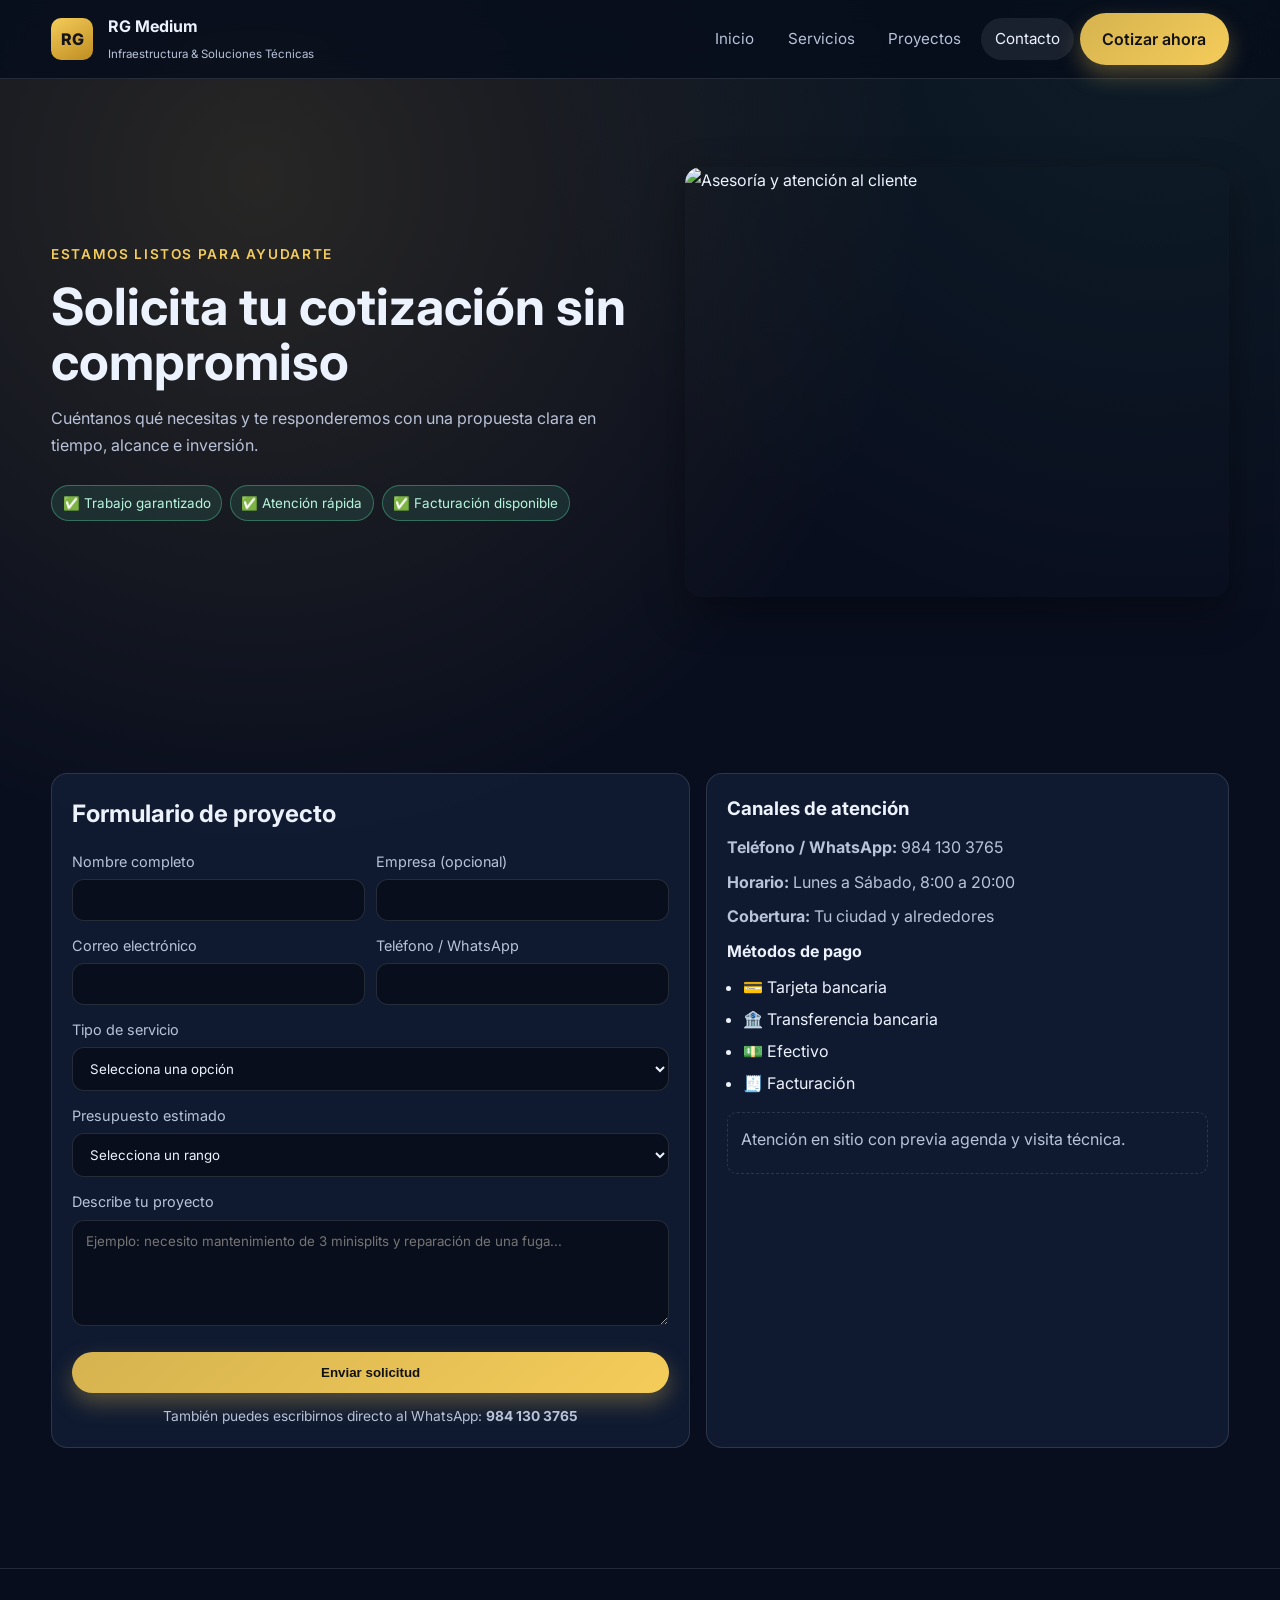
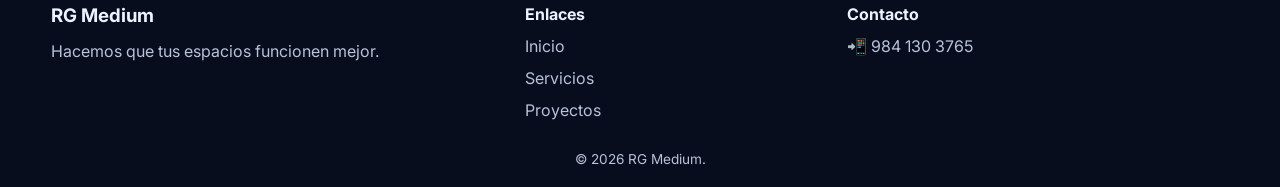
==== contacto.html @ c5f5fbcc "." ====
<!DOCTYPE html>
<html lang="es">

<head>
  <meta charset="UTF-8">
  <meta name="viewport" content="width=device-width, initial-scale=1.0">
  <title>Contacto | RG Medium</title>
  <meta name="description"
    content="Solicita tu cotización con RG Medium. Atención rápida, trabajo garantizado y múltiples métodos de pago.">
  <link rel="preconnect" href="https://fonts.googleapis.com">
  <link rel="preconnect" href="https://fonts.gstatic.com" crossorigin>
  <link href="https://fonts.googleapis.com/css2?family=Inter:wght@400;500;600;700;800&display=swap" rel="stylesheet">
  <link rel="stylesheet" href="styles.css">
</head>

<body data-page="contacto">
  <div class="scroll-progress" aria-hidden="true"></div>

  <header class="header">
    <div class="container header-content">
      <a href="index.html" class="brand">
        <span class="brand-mark">RG</span>
        <span>
          <strong>RG Medium</strong>
          <small>Infraestructura & Soluciones Técnicas</small>
        </span>
      </a>

      <button class="menu-toggle" type="button" aria-label="Abrir menú" aria-expanded="false" aria-controls="mainNav">
        <span></span><span></span><span></span>
      </button>

      <nav class="nav" id="mainNav">
        <a href="index.html" class="nav-link" data-page="inicio">Inicio</a>
        <a href="servicios.html" class="nav-link" data-page="servicios">Servicios</a>
        <a href="proyectos.html" class="nav-link" data-page="proyectos">Proyectos</a>
        <a href="contacto.html" class="nav-link" data-page="contacto">Contacto</a>
        <a href="#formulario" class="btn btn-primary nav-cta">Cotizar ahora</a>
      </nav>
    </div>
  </header>

  <main>
    <section class="page-hero section-pad">
      <div class="container split-page">
        <div>
          <p class="eyebrow reveal">Estamos listos para ayudarte</p>
          <h1 class="hero-title reveal">Solicita tu cotización sin compromiso</h1>
          <p class="hero-copy reveal">Cuéntanos qué necesitas y te responderemos con una propuesta clara en tiempo,
            alcance e inversión.</p>
          <div class="inline-pills reveal">
            <span>✅ Trabajo garantizado</span>
            <span>✅ Atención rápida</span>
            <span>✅ Facturación disponible</span>
          </div>
        </div>
        <img class="page-cover reveal"
          src="https://images.unsplash.com/photo-1489515217757-5fd1be406fef?auto=format&fit=crop&w=1200&q=80"
          alt="Asesoría y atención al cliente">
      </div>
    </section>

    <section class="section-pad" id="formulario">
      <div class="container contact-layout">
        <form class="contact-form reveal" id="contactForm">
          <h2>Formulario de proyecto</h2>
          <div class="form-row">
            <div class="form-group">
              <label for="nombre">Nombre completo</label>
              <input type="text" id="nombre" name="nombre" required>
            </div>
            <div class="form-group">
              <label for="empresa">Empresa (opcional)</label>
              <input type="text" id="empresa" name="empresa">
            </div>
          </div>

          <div class="form-row">
            <div class="form-group">
              <label for="email">Correo electrónico</label>
              <input type="email" id="email" name="email" required>
            </div>
            <div class="form-group">
              <label for="telefono">Teléfono / WhatsApp</label>
              <input type="tel" id="telefono" name="telefono" required>
            </div>
          </div>

          <div class="form-group">
            <label for="servicio">Tipo de servicio</label>
            <select id="servicio" name="servicio" required>
              <option value="">Selecciona una opción</option>
              <option value="aires">Mantenimiento de aires acondicionados</option>
              <option value="herreria">Herrería</option>
              <option value="albanileria">Albañilería y remodelación</option>
              <option value="mantenimiento">Mantenimiento general</option>
              <option value="integral">Proyecto integral</option>
            </select>
          </div>

          <div class="form-group">
            <label for="presupuesto">Presupuesto estimado</label>
            <select id="presupuesto" name="presupuesto" required>
              <option value="">Selecciona un rango</option>
              <option value="8-10">$8,000 - $10,000 MXN</option>
              <option value="10-12.5">$10,000 - $12,500 MXN</option>
              <option value="12.5-15">$12,500 - $15,000 MXN</option>
            </select>
          </div>

          <div class="form-group">
            <label for="descripcion">Describe tu proyecto</label>
            <textarea id="descripcion" name="descripcion" rows="5" required
              placeholder="Ejemplo: necesito mantenimiento de 3 minisplits y reparación de una fuga..."></textarea>
          </div>

          <button type="submit" class="btn btn-primary btn-large">Enviar solicitud</button>
          <p class="form-note">También puedes escribirnos directo al WhatsApp: <strong>984 130 3765</strong></p>
        </form>

        <aside class="contact-info reveal">
          <h3>Canales de atención</h3>
          <p><strong>Teléfono / WhatsApp:</strong> 984 130 3765</p>
          <p><strong>Horario:</strong> Lunes a Sábado, 8:00 a 20:00</p>
          <p><strong>Cobertura:</strong> Tu ciudad y alrededores</p>

          <h4>Métodos de pago</h4>
          <ul>
            <li>💳 Tarjeta bancaria</li>
            <li>🏦 Transferencia bancaria</li>
            <li>💵 Efectivo</li>
            <li>🧾 Facturación</li>
          </ul>

          <div class="mini-map">
            <p>Atención en sitio con previa agenda y visita técnica.</p>
          </div>
        </aside>
      </div>
    </section>
  </main>

  <footer class="footer">
    <div class="container footer-grid">
      <div>
        <h3>RG Medium</h3>
        <p>Hacemos que tus espacios funcionen mejor.</p>
      </div>
      <div>
        <h4>Enlaces</h4>
        <a href="index.html">Inicio</a>
        <a href="servicios.html">Servicios</a>
        <a href="proyectos.html">Proyectos</a>
      </div>
      <div>
        <h4>Contacto</h4>
        <p>📲 984 130 3765</p>
      </div>
    </div>
    <p class="copyright">© <span id="year">2026</span> RG Medium.</p>
  </footer>

  <script src="https://cdn.jsdelivr.net/npm/gsap@3.12.5/dist/gsap.min.js"></script>
  <script src="https://cdn.jsdelivr.net/npm/gsap@3.12.5/dist/ScrollTrigger.min.js"></script>
  <script src="script.js"></script>
</body>

</html>
---- styles.css ----
:root {
  --bg: #090e1e;
  --bg-soft: #0e1528;
  --panel: rgba(17, 28, 52, 0.9);
  --panel-alt: rgba(255, 255, 255, 0.03);
  --line: rgba(255, 255, 255, 0.12);
  --gold: #d6b34f;
  --gold-strong: #f4cc5a;
  --text: #edf2ff;
  --muted: #b8c2d8;
  --success: #53d2a0;
  --radius: 16px;
  --shadow: 0 14px 40px rgba(0, 0, 0, 0.35);
}

* {
  box-sizing: border-box;
  margin: 0;
  padding: 0;
}

html {
  scroll-behavior: smooth;
}

body {
  font-family: "Inter", "Segoe UI", sans-serif;
  color: var(--text);
  background:
    radial-gradient(
      circle at 20% 10%,
      rgba(214, 179, 79, 0.15),
      transparent 35%
    ),
    radial-gradient(
      circle at 90% 0%,
      rgba(83, 210, 160, 0.08),
      transparent 30%
    ),
    var(--bg);
  min-height: 100vh;
  line-height: 1.65;
}

img {
  width: 100%;
  display: block;
}

a {
  color: inherit;
}

.container {
  width: min(1180px, 92%);
  margin-inline: auto;
}

.section-pad {
  padding: 5.5rem 0;
}

.section-soft {
  background: linear-gradient(
    180deg,
    rgba(255, 255, 255, 0.02),
    rgba(255, 255, 255, 0)
  );
  border-top: 1px solid var(--line);
  border-bottom: 1px solid var(--line);
}

.eyebrow {
  color: var(--gold-strong);
  font-size: 0.85rem;
  letter-spacing: 0.12em;
  text-transform: uppercase;
  margin-bottom: 0.8rem;
  font-weight: 600;
}

.section-head {
  max-width: 760px;
  margin-bottom: 2.5rem;
}

.section-head h2 {
  font-size: clamp(1.7rem, 3vw, 2.6rem);
  line-height: 1.2;
  margin-bottom: 0.8rem;
}

.section-head p {
  color: var(--muted);
}

.scroll-progress {
  position: fixed;
  top: 0;
  left: 0;
  width: 0;
  height: 3px;
  z-index: 300;
  background: linear-gradient(90deg, var(--gold), var(--success));
}

.header {
  position: sticky;
  top: 0;
  z-index: 200;
  border-bottom: 1px solid var(--line);
  background: rgba(7, 13, 28, 0.85);
  backdrop-filter: blur(14px);
}

.header-content {
  display: flex;
  align-items: center;
  justify-content: space-between;
  min-height: 78px;
  gap: 1rem;
}

.brand {
  display: flex;
  align-items: center;
  gap: 0.9rem;
  text-decoration: none;
}

.brand-mark {
  width: 42px;
  height: 42px;
  border-radius: 10px;
  display: grid;
  place-items: center;
  background: linear-gradient(150deg, #f4cc5a, #bf8d20);
  color: #141414;
  font-weight: 800;
}

.brand strong {
  display: block;
  font-size: 1rem;
}

.brand small {
  color: var(--muted);
  font-size: 0.72rem;
}

.nav {
  display: flex;
  align-items: center;
  gap: 0.4rem;
}

.nav-link {
  text-decoration: none;
  color: var(--muted);
  padding: 0.5rem 0.85rem;
  border-radius: 999px;
  transition: all 0.25s ease;
  font-size: 0.95rem;
}

.nav-link:hover,
.nav-link.active {
  color: var(--text);
  background: rgba(255, 255, 255, 0.08);
}

.menu-toggle {
  display: none;
  background: transparent;
  border: none;
  width: 44px;
  height: 44px;
  border-radius: 12px;
  cursor: pointer;
  border: 1px solid var(--line);
}

.menu-toggle span {
  display: block;
  height: 2px;
  width: 20px;
  margin: 5px auto;
  background: var(--text);
  transition: transform 0.2s ease;
}

.btn {
  border: 0;
  text-decoration: none;
  cursor: pointer;
  border-radius: 999px;
  padding: 0.82rem 1.4rem;
  font-weight: 600;
  display: inline-flex;
  align-items: center;
  justify-content: center;
  transition: 0.25s ease;
}

.btn-primary {
  background: linear-gradient(140deg, var(--gold), var(--gold-strong));
  color: #111;
  box-shadow: 0 10px 22px rgba(214, 179, 79, 0.35);
}

.btn-primary:hover {
  transform: translateY(-2px);
  box-shadow: 0 14px 25px rgba(214, 179, 79, 0.45);
}

.btn-secondary,
.btn-ghost {
  border: 1px solid var(--line);
  color: var(--text);
  background: rgba(255, 255, 255, 0.02);
}

.btn-secondary:hover,
.btn-ghost:hover {
  border-color: var(--gold);
  color: var(--gold-strong);
}

.btn-large {
  width: 100%;
  margin-top: 0.4rem;
}

.hero-layout,
.split-page {
  display: grid;
  grid-template-columns: 1.05fr 0.95fr;
  align-items: center;
  gap: 2rem;
}

.hero-title {
  font-size: clamp(2rem, 4vw, 3.5rem);
  line-height: 1.08;
  margin-bottom: 1rem;
}

.hero-copy {
  color: var(--muted);
  max-width: 62ch;
  margin-bottom: 1.7rem;
}

.hero-actions {
  display: flex;
  gap: 0.9rem;
  flex-wrap: wrap;
  margin-bottom: 1.4rem;
}

.hero-media,
.page-cover {
  position: relative;
  border-radius: var(--radius);
  overflow: hidden;
  box-shadow: var(--shadow);
}

.hero-media img,
.page-cover {
  min-height: 430px;
  max-height: 560px;
  object-fit: cover;
}

.media-float-card {
  position: absolute;
  left: 1rem;
  right: 1rem;
  bottom: 1rem;
  background: rgba(8, 14, 28, 0.85);
  border: 1px solid var(--line);
  border-radius: 14px;
  padding: 1rem;
}

.media-float-card h3 {
  margin-bottom: 0.3rem;
  font-size: 0.95rem;
  color: var(--gold-strong);
}

.media-float-card p {
  font-size: 1.25rem;
  font-weight: 700;
}

.media-float-card small {
  color: var(--muted);
  font-size: 0.8rem;
}

.stats-grid,
.kpi-grid {
  margin-top: 1.4rem;
  display: grid;
  grid-template-columns: repeat(3, minmax(0, 1fr));
  gap: 0.8rem;
}

.stat-card,
.kpi-card {
  background: var(--panel-alt);
  border: 1px solid var(--line);
  border-radius: 14px;
  padding: 1rem;
}

.stat-card span,
.kpi-card span {
  display: block;
  font-size: 1.9rem;
  font-weight: 800;
  color: var(--gold-strong);
}

.stat-card p,
.kpi-card p {
  font-size: 0.88rem;
  color: var(--muted);
}

.trust-grid {
  display: grid;
  grid-template-columns: repeat(4, minmax(0, 1fr));
  gap: 0.8rem;
  padding: 1.2rem 0;
}

.trust-grid p {
  border: 1px solid var(--line);
  border-radius: 10px;
  padding: 0.8rem;
  background: var(--panel-alt);
  font-size: 0.92rem;
}

.feature-grid,
.service-grid-xl,
.project-grid {
  display: grid;
  grid-template-columns: repeat(3, minmax(0, 1fr));
  gap: 1rem;
}

.feature-card,
.service-panel,
.project-card,
.price-box {
  border: 1px solid var(--line);
  border-radius: var(--radius);
  background: var(--panel);
  overflow: hidden;
}

.feature-card {
  display: flex;
  flex-direction: column;
}

.feature-card img {
  height: 210px;
  object-fit: cover;
}

.feature-card div,
.service-panel,
.project-content {
  padding: 1.1rem;
}

.feature-card h3,
.service-panel h3,
.project-content h3,
.price-box h3 {
  margin-bottom: 0.45rem;
}

.feature-card p,
.service-panel p,
.project-content p,
.price-box ul,
.project-content ul {
  color: var(--muted);
}

.center-actions {
  margin-top: 1.7rem;
  text-align: center;
}

.timeline {
  border-left: 2px dashed rgba(255, 255, 255, 0.3);
  margin-left: 0.7rem;
  padding-left: 1.4rem;
  display: grid;
  gap: 1rem;
}

.timeline-item {
  border: 1px solid var(--line);
  border-radius: 14px;
  padding: 1rem;
  background: var(--panel-alt);
}

.timeline-item span {
  display: inline-flex;
  width: 34px;
  height: 34px;
  border-radius: 50%;
  align-items: center;
  justify-content: center;
  background: rgba(214, 179, 79, 0.2);
  color: var(--gold-strong);
  font-weight: 700;
  margin-bottom: 0.5rem;
}

.timeline-item p {
  color: var(--muted);
}

.cta-block {
  padding-bottom: 4.7rem;
}

.cta-inner {
  border: 1px solid var(--line);
  border-radius: 22px;
  padding: 2rem;
  background: linear-gradient(
    120deg,
    rgba(214, 179, 79, 0.14),
    rgba(17, 28, 52, 0.8)
  );
  display: flex;
  justify-content: space-between;
  align-items: center;
  gap: 1.5rem;
}

.cta-inner h2 {
  margin-bottom: 0.7rem;
}

.cta-inner p {
  color: var(--muted);
}

.pricing-grid {
  display: grid;
  grid-template-columns: repeat(3, minmax(0, 1fr));
  gap: 1rem;
}

.price-box {
  padding: 1.4rem;
  position: relative;
}

.price {
  font-size: 1.35rem;
  color: var(--gold-strong);
  font-weight: 700;
  margin: 0.7rem 0;
}

.price-box ul,
.project-content ul,
.service-panel ul,
.contact-info ul {
  padding-left: 1rem;
  display: grid;
  gap: 0.35rem;
}

.price-box.featured {
  border-color: var(--gold);
  transform: translateY(-8px);
}

.badge {
  position: absolute;
  top: 0.9rem;
  right: 0.9rem;
  font-size: 0.72rem;
  border-radius: 999px;
  padding: 0.2rem 0.55rem;
  background: rgba(214, 179, 79, 0.2);
  color: var(--gold-strong);
}

.faq-wrap {
  max-width: 860px;
}

.faq-item {
  border: 1px solid var(--line);
  background: var(--panel-alt);
  border-radius: 12px;
  padding: 1rem 1.1rem;
  margin-bottom: 0.8rem;
}

.faq-item summary {
  cursor: pointer;
  font-weight: 600;
}

.faq-item p {
  margin-top: 0.5rem;
  color: var(--muted);
}

.project-card img {
  height: 230px;
  object-fit: cover;
}

.inline-pills {
  display: flex;
  gap: 0.5rem;
  flex-wrap: wrap;
}

.inline-pills span {
  font-size: 0.84rem;
  background: rgba(83, 210, 160, 0.12);
  border: 1px solid rgba(83, 210, 160, 0.4);
  color: #b8f5dd;
  border-radius: 999px;
  padding: 0.35rem 0.65rem;
}

.contact-layout {
  display: grid;
  grid-template-columns: 1.1fr 0.9fr;
  gap: 1rem;
}

.contact-form,
.contact-info {
  border: 1px solid var(--line);
  border-radius: var(--radius);
  background: var(--panel);
  padding: 1.25rem;
}

.contact-form h2 {
  margin-bottom: 1rem;
}

.form-row {
  display: grid;
  grid-template-columns: repeat(2, minmax(0, 1fr));
  gap: 0.7rem;
}

.form-group {
  margin-bottom: 0.8rem;
}

.form-group label {
  display: block;
  margin-bottom: 0.35rem;
  color: var(--muted);
  font-size: 0.9rem;
}

.form-group input,
.form-group textarea,
.form-group select {
  width: 100%;
  background: rgba(8, 13, 24, 0.85);
  border: 1px solid var(--line);
  border-radius: 12px;
  color: var(--text);
  padding: 0.75rem 0.8rem;
  font-family: inherit;
}

.form-group input:focus,
.form-group textarea:focus,
.form-group select:focus {
  outline: none;
  border-color: var(--gold);
  box-shadow: 0 0 0 3px rgba(214, 179, 79, 0.2);
}

.form-note {
  color: var(--muted);
  font-size: 0.86rem;
  text-align: center;
  margin-top: 0.7rem;
}

.contact-info h3,
.contact-info h4 {
  margin-bottom: 0.6rem;
}

.contact-info p {
  color: var(--muted);
  margin-bottom: 0.5rem;
}

.mini-map {
  margin-top: 1rem;
  border: 1px dashed var(--line);
  border-radius: 10px;
  padding: 0.8rem;
}

.footer {
  border-top: 1px solid var(--line);
  background: rgba(7, 13, 28, 0.75);
  margin-top: 2rem;
  padding: 2rem 0 1rem;
}

.footer-grid {
  display: grid;
  grid-template-columns: 1.2fr 0.8fr 1fr;
  gap: 1rem;
  margin-bottom: 1.2rem;
}

.footer-grid h3,
.footer-grid h4 {
  margin-bottom: 0.35rem;
}

.footer-grid p,
.footer-grid a {
  color: var(--muted);
  text-decoration: none;
  display: block;
  margin-bottom: 0.35rem;
}

.footer-grid a:hover {
  color: var(--gold-strong);
}

.copyright {
  text-align: center;
  color: var(--muted);
  font-size: 0.85rem;
}

.reveal {
  opacity: 0;
  transform: translateY(24px);
}

body.ready .reveal {
  opacity: 1;
  transform: none;
}

@media (max-width: 1100px) {
  .hero-layout,
  .split-page,
  .contact-layout {
    grid-template-columns: 1fr;
  }

  .hero-media img,
  .page-cover {
    min-height: 340px;
    max-height: 430px;
  }

  .feature-grid,
  .service-grid-xl,
  .project-grid,
  .pricing-grid,
  .trust-grid,
  .kpi-grid,
  .stats-grid,
  .footer-grid {
    grid-template-columns: repeat(2, minmax(0, 1fr));
  }
}

@media (max-width: 820px) {
  .menu-toggle {
    display: block;
  }

  .nav {
    position: absolute;
    top: 78px;
    left: 4%;
    right: 4%;
    background: rgba(8, 14, 28, 0.98);
    border: 1px solid var(--line);
    border-radius: 16px;
    padding: 0.8rem;
    flex-direction: column;
    align-items: stretch;
    display: none;
  }

  .nav.show {
    display: flex;
  }

  .nav .btn {
    width: 100%;
  }

  .hero-title {
    font-size: clamp(1.75rem, 7vw, 2.8rem);
  }

  .cta-inner {
    flex-direction: column;
    align-items: flex-start;
  }

  .form-row {
    grid-template-columns: 1fr;
  }
}

@media (max-width: 560px) {
  .feature-grid,
  .service-grid-xl,
  .project-grid,
  .pricing-grid,
  .trust-grid,
  .kpi-grid,
  .stats-grid,
  .footer-grid {
    grid-template-columns: 1fr;
  }

  .section-pad {
    padding: 4rem 0;
  }

  .hero-actions .btn,
  .center-actions .btn {
    width: 100%;
  }
}

@media (prefers-reduced-motion: reduce) {
  * {
    animation: none !important;
    transition: none !important;
    scroll-behavior: auto !important;
  }
}
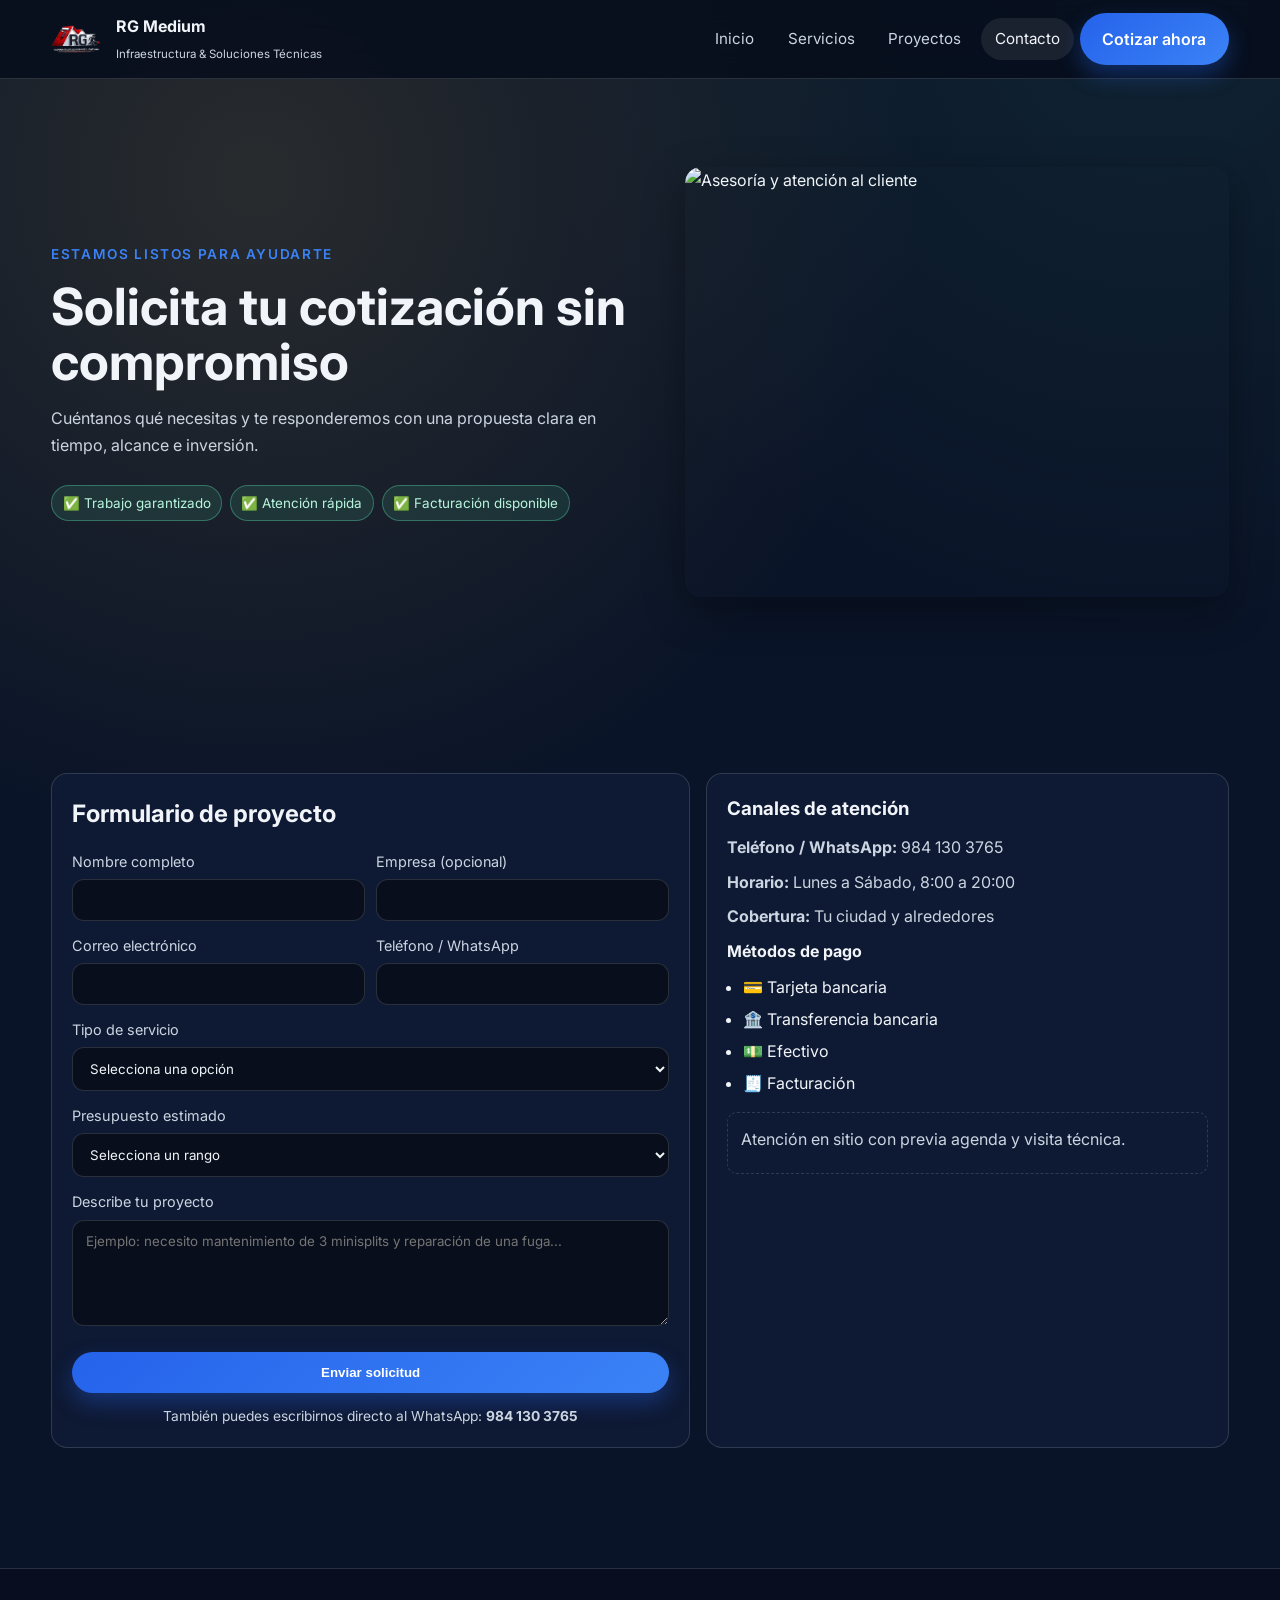
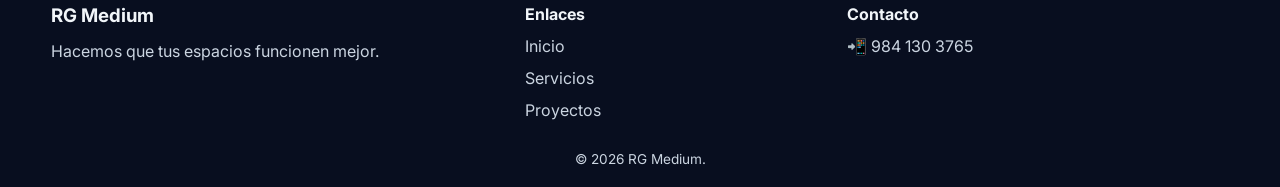
==== commit 4196d1b5: "." ====
--- a/contacto.html
+++ b/contacto.html
@@ -19,7 +19,7 @@
   <header class="header">
     <div class="container header-content">
       <a href="index.html" class="brand">
-        <span class="brand-mark">RG</span>
+        <img src="LOGO/logo (1).png" alt="RG Medium Logo" class="brand-logo">
         <span>
           <strong>RG Medium</strong>
           <small>Infraestructura & Soluciones Técnicas</small>
--- a/styles.css
+++ b/styles.css
@@ -1,14 +1,17 @@
 :root {
-  --bg: #090e1e;
-  --bg-soft: #0e1528;
-  --panel: rgba(17, 28, 52, 0.9);
-  --panel-alt: rgba(255, 255, 255, 0.03);
-  --line: rgba(255, 255, 255, 0.12);
-  --gold: #d6b34f;
-  --gold-strong: #f4cc5a;
-  --text: #edf2ff;
-  --muted: #b8c2d8;
-  --success: #53d2a0;
+  --bg: #0a1428;
+  --bg-soft: #0f1a35;
+  --panel: rgba(15, 26, 53, 0.9);
+  --panel-alt: rgba(255, 255, 255, 0.04);
+  --line: rgba(255, 255, 255, 0.14);
+  --primary: #2563eb;
+  --primary-light: #3b82f6;
+  --primary-dark: #1e40af;
+  --accent: #f97316;
+  --accent-light: #fb923c;
+  --success: #10b981;
+  --text: #f1f5f9;
+  --muted: #cbd5e1;
   --radius: 16px;
   --shadow: 0 14px 40px rgba(0, 0, 0, 0.35);
 }
@@ -71,7 +74,7 @@
 }
 
 .eyebrow {
-  color: var(--gold-strong);
+  color: var(--primary-light);
   font-size: 0.85rem;
   letter-spacing: 0.12em;
   text-transform: uppercase;
@@ -101,7 +104,7 @@
   width: 0;
   height: 3px;
   z-index: 300;
-  background: linear-gradient(90deg, var(--gold), var(--success));
+  background: linear-gradient(90deg, var(--primary), var(--success));
 }
 
 .header {
@@ -128,15 +131,12 @@
   text-decoration: none;
 }
 
-.brand-mark {
-  width: 42px;
-  height: 42px;
-  border-radius: 10px;
-  display: grid;
-  place-items: center;
-  background: linear-gradient(150deg, #f4cc5a, #bf8d20);
-  color: #141414;
-  font-weight: 800;
+.brand-logo {
+  width: 50px;
+  height: auto;
+  max-height: 50px;
+  display: block;
+  object-fit: contain;
 }
 
 .brand strong {
@@ -204,14 +204,14 @@
 }
 
 .btn-primary {
-  background: linear-gradient(140deg, var(--gold), var(--gold-strong));
-  color: #111;
-  box-shadow: 0 10px 22px rgba(214, 179, 79, 0.35);
+  background: linear-gradient(140deg, var(--primary), var(--primary-light));
+  color: white;
+  box-shadow: 0 10px 22px rgba(37, 99, 235, 0.35);
 }
 
 .btn-primary:hover {
   transform: translateY(-2px);
-  box-shadow: 0 14px 25px rgba(214, 179, 79, 0.45);
+  box-shadow: 0 14px 25px rgba(37, 99, 235, 0.45);
 }
 
 .btn-secondary,
@@ -223,8 +223,8 @@
 
 .btn-secondary:hover,
 .btn-ghost:hover {
-  border-color: var(--gold);
-  color: var(--gold-strong);
+  border-color: var(--primary);
+  color: var(--primary-light);
 }
 
 .btn-large {
@@ -288,7 +288,7 @@
 .media-float-card h3 {
   margin-bottom: 0.3rem;
   font-size: 0.95rem;
-  color: var(--gold-strong);
+  color: var(--primary-light);
 }
 
 .media-float-card p {
@@ -322,7 +322,7 @@
   display: block;
   font-size: 1.9rem;
   font-weight: 800;
-  color: var(--gold-strong);
+  color: var(--primary-light);
 }
 
 .stat-card p,
@@ -423,7 +423,7 @@
   align-items: center;
   justify-content: center;
   background: rgba(214, 179, 79, 0.2);
-  color: var(--gold-strong);
+  color: var(--primary-light);
   font-weight: 700;
   margin-bottom: 0.5rem;
 }
@@ -472,7 +472,7 @@
 
 .price {
   font-size: 1.35rem;
-  color: var(--gold-strong);
+  color: var(--primary-light);
   font-weight: 700;
   margin: 0.7rem 0;
 }
@@ -487,7 +487,7 @@
 }
 
 .price-box.featured {
-  border-color: var(--gold);
+  border-color: var(--primary);
   transform: translateY(-8px);
 }
 
@@ -499,7 +499,7 @@
   border-radius: 999px;
   padding: 0.2rem 0.55rem;
   background: rgba(214, 179, 79, 0.2);
-  color: var(--gold-strong);
+  color: var(--primary-light);
 }
 
 .faq-wrap {
@@ -595,7 +595,7 @@
 .form-group textarea:focus,
 .form-group select:focus {
   outline: none;
-  border-color: var(--gold);
+  border-color: var(--primary);
   box-shadow: 0 0 0 3px rgba(214, 179, 79, 0.2);
 }
 
@@ -651,7 +651,7 @@
 }
 
 .footer-grid a:hover {
-  color: var(--gold-strong);
+  color: var(--primary-light);
 }
 
 .copyright {
